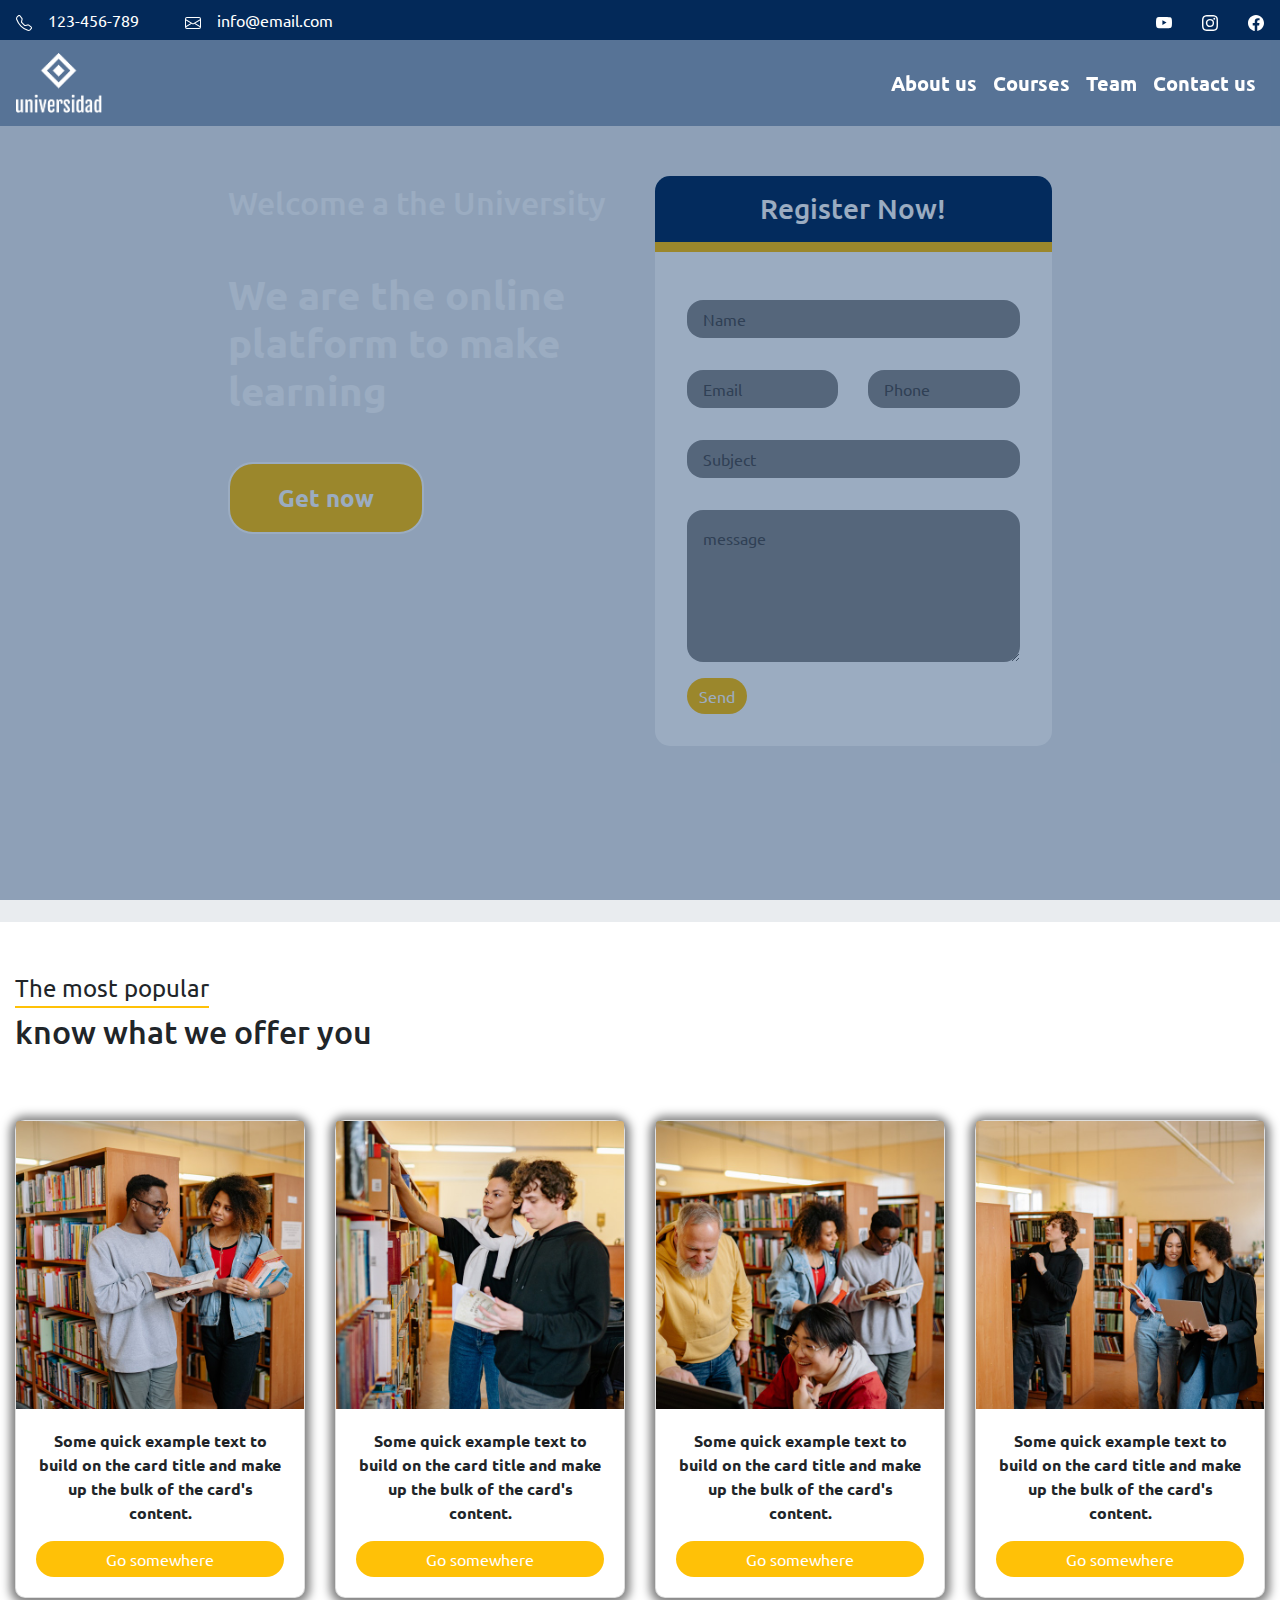
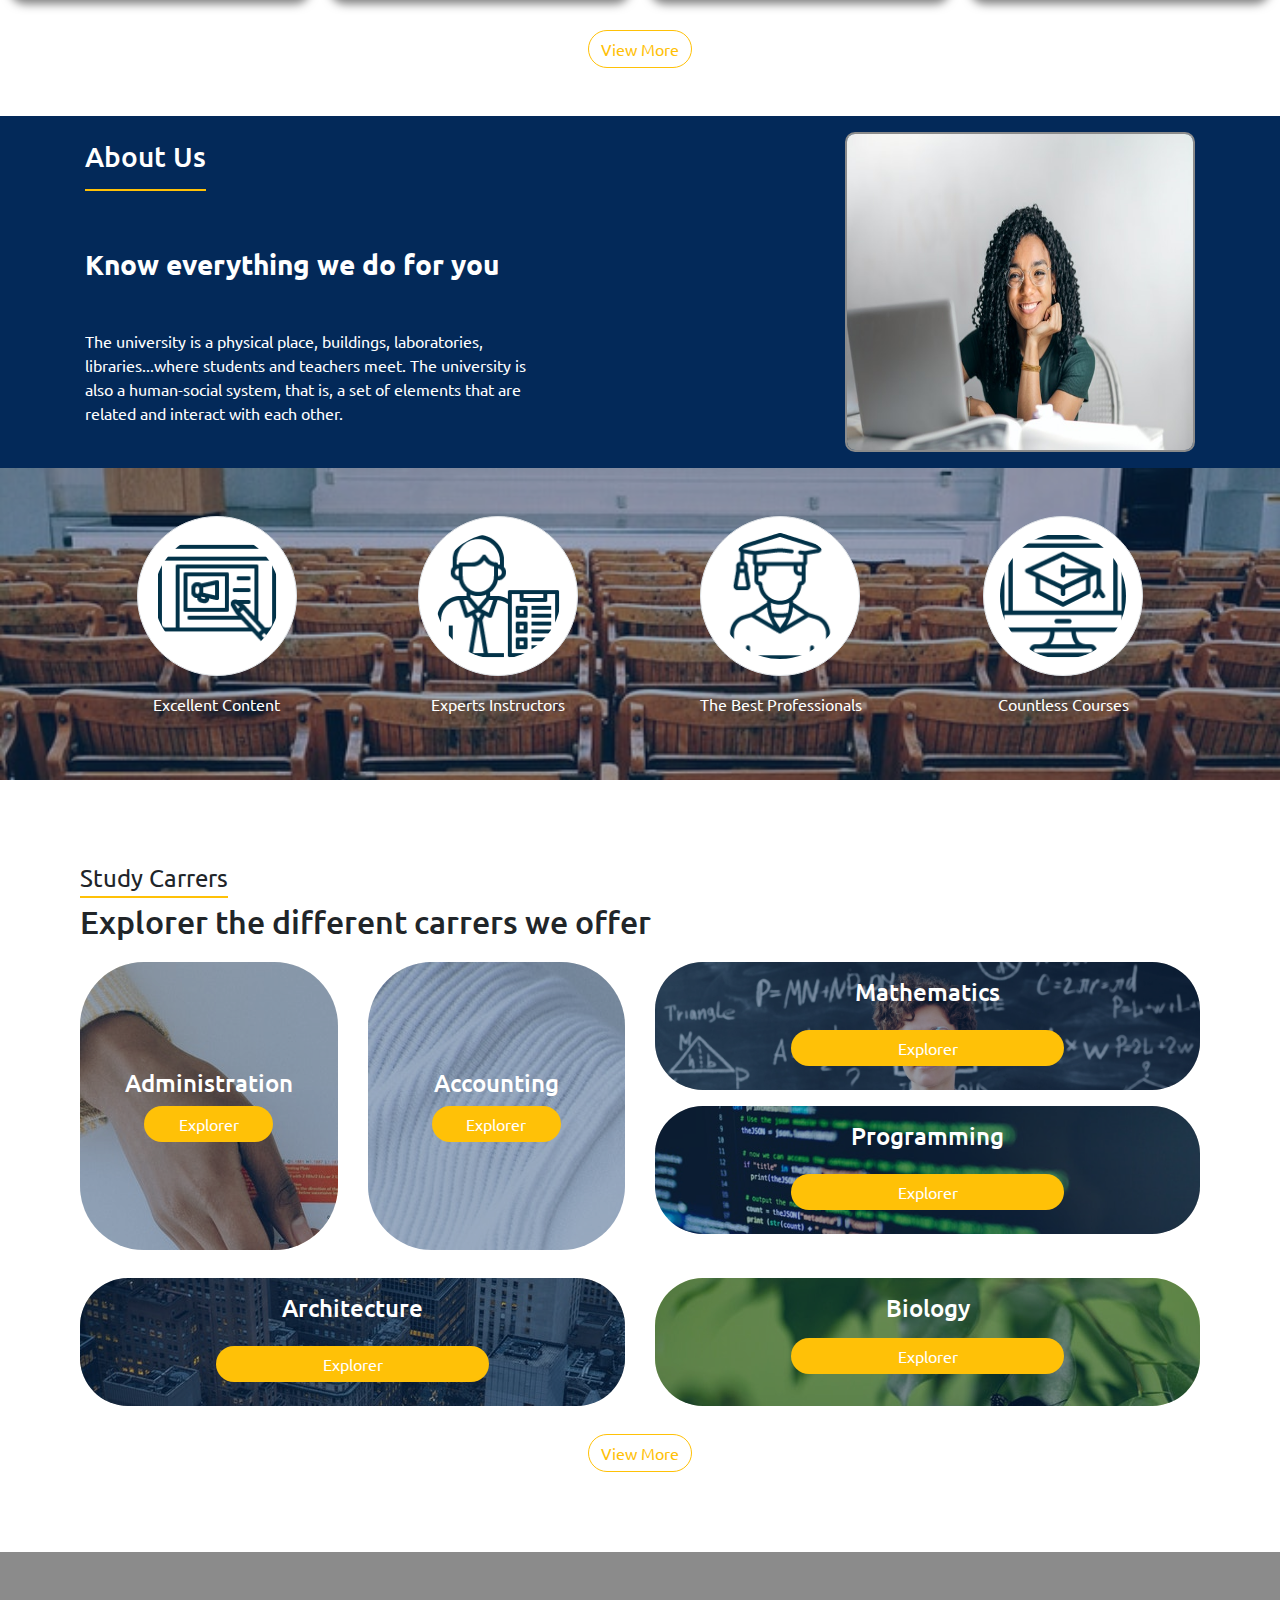
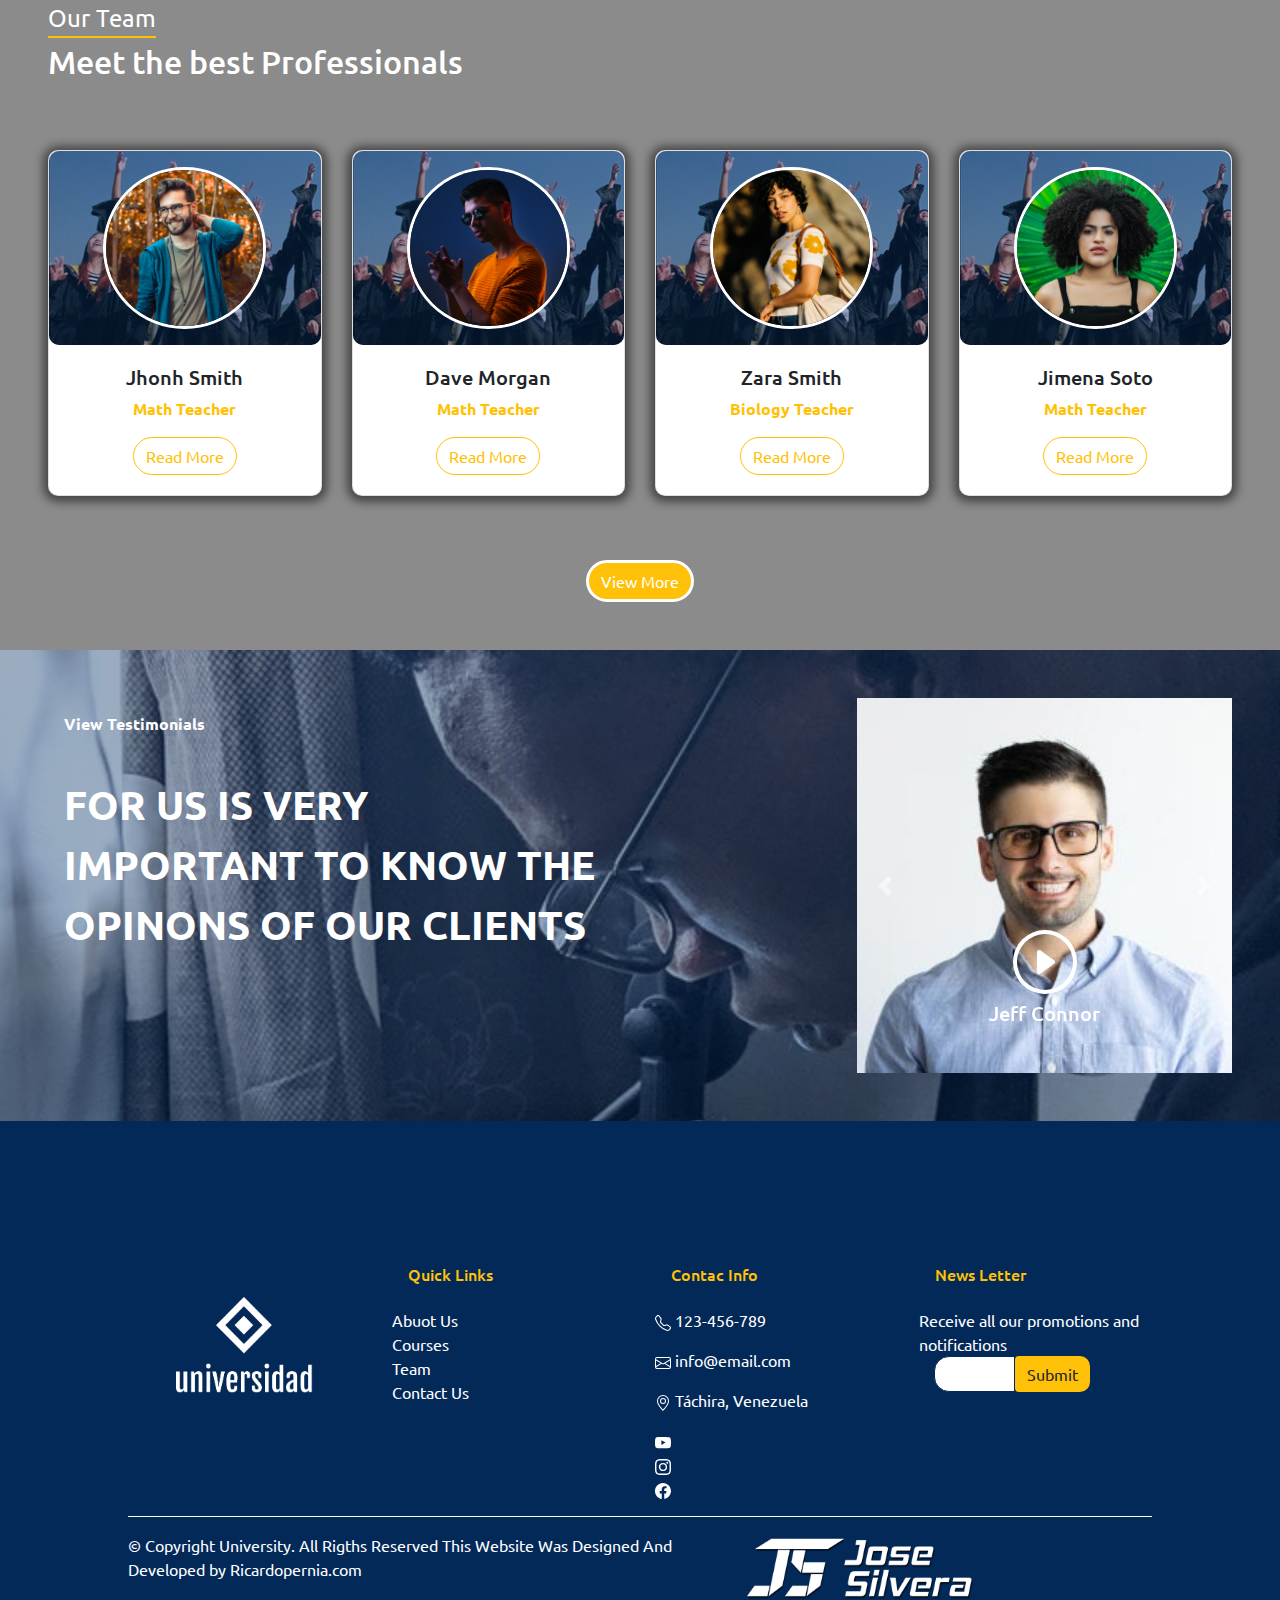
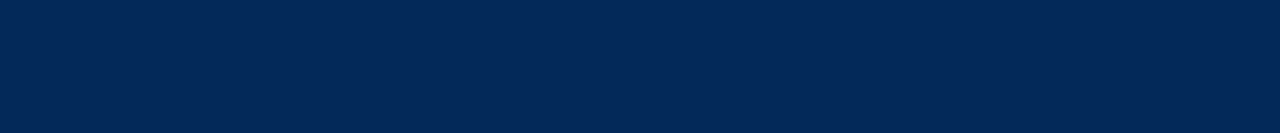
==== index2.html @ 91884bc5 "ajustes" ====
<!DOCTYPE html>
<html lang="en">
<head>
    <meta charset="UTF-8">
    <meta http-equiv="X-UA-Compatible" content="IE=edge">
    <meta name="viewport" content="width=device-width, initial-scale=1.0">
    <link rel="stylesheet" href="./styles/bootstrap/css/bootstrap.min.css">
    <link rel="stylesheet" href="./styles/styles.css">
    <link href="https://vjs.zencdn.net/7.20.2/video-js.css" rel="stylesheet" />

    <title>Document</title>
</head>

<body>
<header class="container-fluid header-fixed">
        <div class="row">
            <div class="navbar-section">
                <nav class="navbar navbar-light app-navbar-info">
                    <div class="row">
                        <div class="col">
                            <span class="app-link">

                                    <a href="https://web.whatsapp.com/">
                                        <img class="item" src="./assets/telephone.svg">
                                    
                                    </a>
                                  <span class="text-white ml-3 mr-3 ">   123-456-789</span>
                            </span>
                        </div>
                        <div class="col">
                            <span class="app-link">
                                <a href="https://mail.google.com/mail/u/0/#inbox">
                                    <img class="item" src="./assets/envelope.svg">
                                    
                                </a>
                             <span class="text-white ml-3 mr-3 ">info@email.com</span>
                            </span>
                        </div>
                        
                        </div>
                        <div class="row">
                            <div class="col">
                                <span class="app-link">
                                    <a href="https://www.youtube.com/c/JoseSilvera" target="_blank">
                                        <img class="item" src="./assets/youtube.svg">
                                    </a>
                                 
                                </span>
                            </div>
                               <a> <div class="col">
                                    <span class="app-link">
                                     <a href="https://www.instagram.com/ijosesilvera/?hl=es" target="_blank">
                                        <img class="item" src="./assets/instagram.svg">
                                     </a>   
                                     
                                    </span>
                                </div> </a>
                                <a> <div class="col">
                                    <span class="app-link">
                                     <a href="https://www.facebook.com/silveraenterprises/" target="_blank">
                                        <img class="item" src="./assets/facebook.svg">
                                     </a>  
                                     
                                    </span>
                                </div> </a>
                        </div>

                  </nav>
            </div>
        </div>
        <div class="row ">
            <nav class="navbar navbar-expand-lg navbar-main " >
                <a class="navbar-brand" href="#">
                    <img class= "app-img" src="./assets/LOGO.png" class="img-thumbnail" >
                </a>
                    
                     
                    <button class="navbar-toggler" type="button" data-toggle="collapse" data-target="#navbarSupportedContent" aria-controls="navbarSupportedContent" aria-expanded="false" aria-label="Toggle navigation">
                      <span class="navbar-toggler-icon"></span>
                    </button>
                  
                    <div class="collapse navbar-collapse" id="navbarSupportedContent">
                      <ul class="navbar-nav ">
                        <li class="nav-item active">
                          <a class="nav-link" href="#about_us">About us<span class="sr-only">(current)</span></a>
                        </li>
                        <li class="nav-item">
                          <a class="nav-link" href="#courses">Courses</a>
                        </li>
                        <li class="nav-item">
                            <a class="nav-link" href="#team">Team</a>
                          </li>
                          <li class="nav-item">
                            <a class="nav-link" href="#contact">Contact us</a>
                          </li>
                        
                        
                      </ul>
                      
                    </div>
                  </nav>
        </div>
        
    </header>
<div class="jumbotron jumbotron-fluid">

    <div class="overlay"></div>
    <video playsinline="playsinline" class="video-hero" autoplay="autoplay" muted="muted" loop="loop">
        <source src="assets/hero-video.mp4" type="video/mp4">
    </video>
    <div class="container-fluid container-hero">

        <div class="row">
            <div class="col-md-2"></div>
            <div class="col-md-4 col-sm-6 my-5 ">

                    <h2 class="text-white my-2 h2 ">Welcome a the University</h2>
                    <h1 class="text-white app-main my-5 h1">We are the online platform to make learning</h1>
                    <button class="btn btn-warning-default">Get now</button>


            </div>
            <div class="col-md-4 col-sm-6  my-5 container-form">
                <h3 class=" app-form h3 text-center text-white">Register Now!</h3>
                <form action="" class="form-main">

                    <div class="row">
                        <div class="col">
                            <input type="text" class="form-control" placeholder="Name">
                        </div>

                    </div>
                    <div class="row">
                        <div class="col">
                            <input type="text" class="form-control" placeholder="Email">
                        </div>
                        <div class="col">
                            <input type="text" class="form-control" placeholder="Phone">
                        </div>
                    </div>
                    <div class="row">
                        <div class="col">
                            <input type="text" class="form-control" placeholder="Subject">
                        </div>
                    </div>
                    <textarea class="form-control" rows="5" id="message" placeholder="message"></textarea>
                    <button class="btn btn-warning"> Send </button>
                </form>
            </div>
            <div class="col-md-2"></div>
        </div>


    </div>
</div>



<div class="container-fluid my-5">
    <div class="row mb-5">
        <div class="col-md-12">
            <li class="info-li">The most popular</li>
            <br>
            <span class="info-span"> know what we offer you </span>
        </div>
    </div>
    <div class="row">
        <div class="col-md-3"><div class="card" style="width: 100%;">
            <img src="./assets/IMAGE CURSO 1.jpg" class="card-img-top" alt="...">
            <div class="card-body">
              <p class="card-text">Some quick example text to build on the card title and make up the bulk of the card's content.</p>
              <a href="#" class="btn btn-warning">Go somewhere</a>
            </div>
          </div></div>
        <div class="col-md-3"><div class="card" style="width: 100%;">
            <img src="./assets/IMAGE CURSO 2.jpg" class="card-img-top" alt="...">
            <div class="card-body">
              <p class="card-text">Some quick example text to build on the card title and make up the bulk of the card's content.</p>
              <a href="#" class="btn btn-warning">Go somewhere</a>
            </div>
          </div></div>
        <div class="col-md-3"><div class="card" style="width: 100%;">
            <img src="./assets/IMAGE CURSO 3.jpg" class="card-img-top" alt="...">
            <div class="card-body">
              <p class="card-text">Some quick example text to build on the card title and make up the bulk of the card's content.</p>
              <a href="#" class="btn btn-warning">Go somewhere</a>
            </div>
          </div></div>
        <div class="col-md-3"><div class="card" style="width: 100%;">
            <img src="./assets/IMAGE CURSO 4.jpg" class="card-img-top" alt="...">
            <div class="card-body">
              <p class="card-text">Some quick example text to build on the card title and make up the bulk of the card's content.</p>
              <a href="#" class="btn btn-warning">Go somewhere</a>
            </div>
          </div></div>
    </div>
    <div class="container container-button">
        <button class="btn btn-outline-warning">View More</button>
    </div>
    </div>
</div>
<div class="app-medium " id="about_us">
    <div class="background-medium"> 
        <div  class="container ">
            
            <div class="row">
                <div class="col-md-5 my-3">
                    <h3 class="text-white my-2 app-about">About Us</h3>
                    
                    <h3 class="text-white app-main my-5">Know everything we do for you</h3>
                    <p class="text-white ">
                        The university is a physical place, buildings, laboratories, libraries...where students and teachers meet. The university is also a human-social system, that is, a set of elements that are related and interact with each other.
                    </p>
                    
                </div>
                <div class="col-md-3 my-3"></div>
                <div class="col-md-4 my-3" >
                    <a class=" " href="#">
                        <img class= "medium-img" src="./assets/IMAGE ABOUT US.jpg" class="img-thumbnail" >
                    </a>
                </div>
            </div>
        
    
        


    </div>
</div>  
<div class="container-fluid app-aside">

       <div class="container-about">
           <div class="app-card my-5">
               <div class="card-aside-header">
                   <img src="./assets/ICONO 1.png" class="item-img img-thumbnail">
               </div>
               <div class="card-aside-body">
                   <p class="text-white text-center">Excellent Content</p>
               </div>
           </div>


           <div class="app-card my-5">
               <div class="card-aside-header">
                   <img src="./assets/ICONO 2.png" class="item-img img-thumbnail">
               </div>
               <div class="card-aside-body">
                   <p class="text-white text-center">Experts Instructors</p>
               </div>


           </div>

           <div class="app-card my-5">
               <div class="card-aside-header ">
                   <img src="./assets/ICONO 3.png" class="item-img img-thumbnail">
               </div>
               <div class="card-aside-body">
                   <p class="text-white text-center">The Best Professionals</p>
               </div>
           </div>


           <div class="app-card my-5">
               <div class="card-aside-header">
                   <img src="./assets/ICONO 4.png" class="item-img img-thumbnail">
               </div>
               <div class="card-aside-body">
                   <p class="text-white text-center">Countless Courses</p>
               </div>
           </div>
       </div>



</div>    
<div class="container-fluid app-carrers" id="courses">
    <div class="row">
        <div class="col-md-12">
            <li class="info-li">Study Carrers</li>
            <br>
            <span class="info-span">Explorer the different carrers we offer </span>
        </div>
    </div>
    <div class="row">
        <div class="col-md-12">
            <div class="row">
                <div class="col-md-6">
                    <div class="row">
                        <div class="col-md-6">
                            <div class=" contain-carrer my-3">


                                <h4 class="text-carrer">Administration</h4>
                                <button class="btn btn-warning btn-explorer">Explorer</button>

                            </div>
                        </div>
                        <div class="col-md-6">
                            <div class=" contain-carrer-info my-3">



                                <h4 class="text-carrer">Accounting</h4>
                                <button class="btn btn-warning btn-explorer">Explorer</button>

                            </div>
                        </div>
                    </div>



                </div>



                <div class="col-md-6">

                    <div class="carrer-maths my-3">
                        <div class="contain-carrer-item">
                            <h4 class="text-white p-3">Mathematics</h4>
                            <button class="btn btn-warning btn-explorer">Explorer</button>
                        </div>

                    </div>


                    <div class="carrer-developer my-3 ">
                        <div class="contain-carrer-item">
                            <h4 class="text-white p-3">Programming</h4>
                            <button class="btn btn-warning btn-explorer">Explorer</button>
                        </div>

                    </div>




                </div>

            </div>
            <div class="row  my-2 ">

                <div class="col-md-6 my-1  ">
                    <div class="carrer-architecture">

                        <div class="contain-carrer-item">
                            <h4 class="text-white p-3">Architecture</h4>
                            <button class="btn btn-warning btn-explorer">Explorer</button>
                        </div>

                    </div>
                </div>
                <div class="col-md-6 my-1">
                    <div class="carrer-biology">
                        <div class="contain-carrer-item">
                            <h4 class="text-white my-3 ">Biology</h4>
                            <button class="btn btn-warning btn-explorer">Explorer</button>
                        </div>

                    </div>
                </div>

            </div>

        </div>




    </div>

    <div class="container container-button">
        <button class="btn btn-outline-warning">View More</button>
    </div>
    </div>
</div>
<div class="container-fluid container-team" id="team">
    <div class="row">
        <div class="col-md-12">
            <li class="info-li text-white"> Our Team</li>
            <br>
            <span class="info-span text-white"> Meet the best Professionals </span>
        </div>
    </div>
    <div class="row my-5">
        <div class="col-md-3">
            <div class="card" style="width: 100%;"> 
                <div class="background-img">
                <img class="rounded-circle" src="./assets/IMAGE TEAM 1.jpg">
                </div>
                <div class="card-body">
                    <h5 class="text-center text-black"> Jhonh Smith</h5>
                    <p class="card-text text-warning"> Math Teacher </p>
                    <a href="#" class="btn btn-outline-warning">Read More</a>
                </div>
            
           

            </div>
        </div> 
        <div class="col-md-3"><div class="card" style="width: 100%;">
            <div class="background-img">
            <img class="rounded-circle" src="./assets/IMAGE TEAM 2.jpg">
            </div>
            <div class="card-body">
                <h5 class="text-center text-black"> Dave Morgan</h5>
                <p class="card-text text-warning"> Math Teacher </p>
                <a href="#" class="btn btn-outline-warning">Read More</a>
            </div>
        
       

        </div></div>
        <div class="col-md-3"><div class="card" style="width: 100%;"> 
            <div class="background-img">
            <img class="rounded-circle" src="./assets/IMAGE TEAM 3.jpg">
            </div>
            <div class="card-body">
                <h5 class="text-center text-black"> Zara Smith</h5>
                <p class="card-text text-warning"> Biology Teacher </p>
                <a href="#" class="btn btn-outline-warning">Read More</a>
            </div>
        
       

        </div></div>
        <div class="col-md-3"><div class="card" style="width: 100%;">
            <div class="background-img">
                <img class="rounded-circle" src="./assets/IMAGE TEAM 4.jpg">
            </div> 
            
            <div class="card-body">
                <h5 class="text-center text-black"> Jimena Soto</h5>
                <p class="card-text text-warning"> Math Teacher </p>
                <a href="#" class="btn btn-outline-warning">Read More</a>
            </div>
        
       

        </div></div>
        
    </div>
    <div class="container container-button">
        <button class="btn btn-warning" style="border: 3px solid white; ">View More</button>
    </div>

</div>
<div class="container-testimonials">
    <div class="row">

        <div class="col-md-6">
            <div class="text-testimonials">
                <h6>View Testimonials</h6>
                <p>FOR US IS VERY IMPORTANT TO KNOW THE OPINONS OF OUR CLIENTS</p>

            </div>
            <div class="container-video" style="display: none;"  id="team-video">
                <video
                        id="player-item"

                        class="video-js"
                        controls
                        preload="auto"
                        width="800"
                        height="350"
                        data-setup="{}"
                        autoplay="true"
                >
                    <!-- default video -->
                    <source src="assets/hero-video.mp4" id="source" type="video/mp4" />
                    <p class="vjs-no-js">
                        To view this video please enable JavaScript, and consider upgrading to a
                        web browser that
                        <a href="https://videojs.com/html5-video-support/" target="_blank"
                        >supports HTML5 video</a
                        >
                    </p>
                </video>
            </div>
        </div>
        <div class="col-md-2"></div>
        <div class="col-md-4">
        <div id="carouselExampleControls" class="carousel slide" data-ride="carousel">

        <div class="carousel-inner">
            <div class="carousel-item active">
                
                <img src="./assets/person_1.jpg" class="d-block w-100" alt="">
                <div class="carousel-caption d-none d-md-block">
                    

                        <button class="btn " id="button_video"  value="hero-video.mp4">
                            <img class="item item-client" src="./assets/play-circle.svg">

                        </button>

                    <h5>Jeff Connor</h5>
                </div>
            </div>
            <div class="carousel-item">
                <img src="./assets/person_2.jpg" class="d-block w-100" alt="">
                <div class="carousel-caption d-none d-md-block">
                    <button class="btn " id="button_video_2"  value=review-1.mp4>
                        <img class="item item-client" src="./assets/play-circle.svg">

                    </button>

                    <h5>Amelia Smith</h5>
                   
                </div>
            </div>
            <div class="carousel-item">
                <img src="./assets/person_3.jpg" class="d-block w-100" alt="">
                <div class="carousel-caption d-none d-md-block">
                    <h5>Emily Jones</h5>
                   
                </div>
            </div>
            <div class="carousel-item">
                <img src="./assets/person_4.jpg" class="d-block w-100" alt="">
                <div class="carousel-caption d-none d-md-block">
                    <h5>Noah Miller</h5>
                   
                </div>
            </div>
            <div class="carousel-item">
                <img src="./assets/person_5.jpg" class="d-block w-100" alt="">
                <div class="carousel-caption d-none d-md-block">
                    <h5>Ava William</h5>
                   
                </div>
            </div>
        </div>
        <a class="carousel-control-prev" href="#carouselExampleControls" role="button" data-slide="prev">
            <span class="carousel-control-prev-icon" aria-hidden="true"></span>
            <span class="sr-only">Previous</span>
        </a>
        <a class="carousel-control-next" href="#carouselExampleControls" role="button" data-slide="next">
            <span class="carousel-control-next-icon" aria-hidden="true"></span>
            <span class="sr-only">Next</span>
        </a>

    </div>
        </div>
        
    </div>



</div>


<div class="container-fluid container-footer" id="contact">
    <div class="row">
        <div class="col-md-3">
            <img class="img-fluid p-5" src="./assets/LOGO.png">
        </div>
        <div class="col-md-3">
            <h6 class="text-warning p-3">Quick Links</h6>
            <a class="text-white text-center">Abuot Us</a>
            <br>
            <a class="text-white text-center">Courses</a>
            <br>
            <a class="text-white text-center">Team</a>
            <br>
            <a class="text-white text-center">Contact Us</a>
            
        </div>
        <div class="col-md-3">
            <h6 class="text-warning p-3">Contac Info </h6>
            <span class="app-link">
                <p class="text-white">
                    <a href="https://web.whatsapp.com/">
                        <img class="item" src="./assets/telephone.svg">
                    
                    </a>
                    123-456-789</p>
               </span>
               
            
               <span class="app-link">
                
                <p class="text-white">
                    <a href="https://mail.google.com/mail/u/0/#inbox">
                        <img class="item" src="./assets/envelope.svg">
                    
                    </a>
                    info@email.com</p>
               </span>
            
               <span class="app-link">
                
                     <p class="text-white">
                    <a href="https://www.google.co.ve/maps/@10.4939513,-66.8511969,18z?hl=es-419">
                        <img class="item" src="./assets/geo-alt.svg">
                    </a>   
                    Táchira, Venezuela</p>
                
               </span>
               <span class="app-link">
                <a href="https://www.youtube.com/c/JoseSilvera" target="_blank">

                    <img class="item" src="./assets/youtube.svg">
                </a>
               </span>
               <span class="app-link">
                <a href="https://www.instagram.com/ijosesilvera/?hl=es" target="_blank">
                    <img class="item" src="./assets/instagram.svg">
                 </a>  
               </span>
               <span class="app-link">
                <a href="https://www.facebook.com/silveraenterprises/" target="_blank">
                                <img class="item" src="./assets/facebook.svg">
                             </a>  
               </span>

        </div>
        <div class="col-md-3">
            <h6 class="text-warning p-3">News Letter</h6>
            <a class="text-white text-center">Receive all our promotions and notifications</a>
            <div class="col-auto">
                <div class="footer-form">
                    <input type="text" class=" input-form" id="inlineFormInputGroup" placeholder="">
                
                    <a class=" btn-form btn btn-info">Submit</a>
                </div>
                
        
                  
              
              </div>
        </div>

    </div>
    <hr>
    <div class="row">
        <div class="col-md-7">
            <p class="text-white"> © Copyright University. All Rigths Reserved This Website Was Designed And Developed by Ricardopernia.com</p>
         </div>
         <div class="col-md-3">
            <a href="https://silveraenterprises.com/"> <img class="img-fluid" src="./assets/logo Silvera Enterprises.png"></a>
             
     
         </div>
    </div>
    
</div>
<script src="https://vjs.zencdn.net/7.20.2/video.min.js"></script>

<script src="https://code.jquery.com/jquery-3.2.1.slim.min.js" integrity="sha384-KJ3o2DKtIkvYIK3UENzmM7KCkRr/rE9/Qpg6aAZGJwFDMVNA/GpGFF93hXpG5KkN" crossorigin="anonymous"></script>
<script src="https://cdnjs.cloudflare.com/ajax/libs/popper.js/1.12.9/umd/popper.min.js" integrity="sha384-ApNbgh9B+Y1QKtv3Rn7W3mgPxhU9K/ScQsAP7hUibX39j7fakFPskvXusvfa0b4Q" crossorigin="anonymous"></script>
<script src="https://maxcdn.bootstrapcdn.com/bootstrap/4.0.0/js/bootstrap.min.js" integrity="sha384-JZR6Spejh4U02d8jOt6vLEHfe/JQGiRRSQQxSfFWpi1MquVdAyjUar5+76PVCmYl" crossorigin="anonymous"></script>

<script src="index_video.js"></script>

<script>
        $('#carouselExampleControls').carousel
        ({
            interval: 2000,
    
    
        })
    </script>
</body>
</html>
---- styles/styles.css ----
@import url('https://fonts.googleapis.com/css2?family=Ubuntu&display=swap');
html{
    scroll-behavior: smooth;
}
body{
    font-family: 'Ubuntu', sans-serif;
    height: 100vh;
}

.app-header{
    padding-top:10rem;


}

.video-hero{
    object-fit: cover;
    height: 100%;
    width: 100%;

    position: absolute;
    top: 0;
    left: 0;


}

.nav-link{
    color: white;
    font-weight: 600;
    font-size: 20px;

}

.navbar-nav{
    margin-left:auto;
}
.navbar-section{
    width: 100%;
}
.navbar-main{
    box-shadow: inset 0 0 0 1000px rgb(4,47, 100, 0.4);

    width: 100%;
    background-color: transparent;
}
.header-fixed{
    position: fixed;
    top:0;
    width: 100%;
    z-index: 3;
}


.app-img{
    height: 3em;
}
.app-main{
    font-weight: bold;
}
.btn-warning-default{
    background-color: #ffc107;
    border-radius: 25px;
    border: 2px solid white;
    padding: 1rem 3rem;
    color: white;
    font-weight: bold;
    font-size: 1.5em;
}

.btn-warning{
    color: white;
    border-radius: 25px;
    border: none;
    
    


}
.form-control{
    background-color: #8b8b8b;
    border-radius: 1rem;
    border:none;
    color: #dcdcdc;
    margin: 1rem 0;
    padding: 1rem;
}
.form-control::placeholder{
    color: #4e4c4c;
}
.app-form{
    background-color: #032959;
    padding: 1rem;
    width: 100%;

    border-top-left-radius: 15px;
    border-top-right-radius: 15px;
    border-bottom: 10px solid #ffc107;
    margin: 0;
}
.form-main{
    background-color: white;
    padding: 2rem;
    width: 100%;

    border-bottom-left-radius: 15px;
    border-bottom-right-radius: 15px;
}

.app-navbar-info{
    background-color: #032959;
}
.app-link{
    display:flex;
    align-items: center;
    flex-direction: row;
    color: white;
}
.item{
    color: white;
    filter:  brightness(0) invert(1);
}
.card{
    border-radius: 10px;
    box-shadow: 0px 1px 10px 5px rgba(0, 0, 0, 0.5);
}
.card-text{
    font-weight: bold;
    text-align: center;
}
.info-li{
    display: inline-block;
    font-size: 1.5rem;
    border-bottom:2px solid #ffc107;
   
}
.info-span{
 font-size: 2rem;
 font-weight: 500;  
 
}
.btn-outline-warning{
    border-radius: 25px;
    margin-left:auto;
    margin-right: auto;
    
}
.container-button{
    display: flex;
    justify-content: center;
    margin-top: 1rem;

}
.background-medium{

    background-color: #032959;
    
}
.medium-img{
    border-radius: 10px;
    border: 2px solid #8b8b8b;
    height: 20rem;
    width: 100%;
}
.app-about{
    display: inline-block;
    border-bottom:2px solid #ffc107;
   padding-bottom: 1rem;
}
.app-card{

    height: 80%;




}
.item-img{
    width: 10rem;
    border-radius: 10rem;
    padding: 1rem;
}
.app-aside{
    background-image: url("../assets/BACKGROUND\ BENEFITS.jpg");
    background-size: cover;
    margin: 0;
    box-shadow: inset 0 0 0 1000px rgb(4,47, 100, 0.4);

}
.card{
    margin-top:1rem;
    margin-bottom: 1rem;
}
.background-overlay-aside{
    background-color: rgb(4,47, 100, 0.4);
    height: 100%;


}
.card-aside-body > p {
    margin-top:1rem;

}
.contain-carrer{
    background-image: url("../assets/IMAGE\ \ CATEGORY\ ADMINISTRATION.jpg");
    height: 18rem;
    border-radius: 4rem;

    box-shadow: inset 0 0 0 1000px rgb(4,47, 100, 0.4);
    display: flex;
    flex-direction: column;
    align-items: center;
    justify-content: center;


}
.contain-carrer-info{
    background-image: url("../assets/IMAGE\ \ CATEGORY\ ACCOUNTING.jpg");
    height: 18rem;
    border-radius: 4rem;
    box-shadow: inset 0 0 0 1000px rgb(4,47, 100, 0.4);
    display: flex;
    flex-direction: column;
    align-items: center;

    justify-content: center;

}
.app-carrers{
    padding: 5rem;
    background-color: white;
}

.text-carrer{

    text-align: center;
 
    color: white;
    font-size: 1.5rem;
}
.carrer-maths{
    background-image: url("../assets/IMAGE\ \ CATEGORY\ MATHEMATICS.jpg");
    height: 8rem;
    background-size: cover;
    border-radius: 3rem;
    box-shadow: inset 0 0 0 1000px rgb(4,47, 100, 0.4);
   
}
.carrer-developer{
    background-image: url("../assets/IMAGE\ \ CATEGORY\ PROGRAMMING.jpg");
    height: 8rem;
    background-size: cover;
    border-radius: 3rem;
    box-shadow: inset 0 0 0 1000px rgb(4,47, 100, 0.4);
   
}
.carrer-architecture{
    background-image: url("../assets/IMAGE\ \ CATEGORY\ ARCHITECTURE.jpg");
    height: 8rem;
    border-radius: 3rem;
    box-shadow: inset 0 0 0 1000px rgb(4,47, 100, 0.4);

}
.carrer-biology{
    background-image: url("../assets/IMAGE\ \ CATEGORY\ BIOLOGY.jpg");
    height: 8rem;
    width: 100%;
    border-radius: 3rem;
    ;
    box-shadow: inset 0 0 0 1000px rgb(4,47, 100, 0.4);

}

.background-img{
    background-image: url("../assets/IMAGE\ BACKGROUND\ CARD\ TEAM\ \ \(3\).jpg");
    background-size: cover;
    box-shadow: inset 0 0 0 1000px rgb(4,47, 100, 0.4);
    border-radius: 10px;

}
.container-team{
    padding: 3rem;
    background-color: #8b8b8b;
}
.navbar-toggler{
  
}
.rounded-circle{
    border: 3px solid white;
    text-align: center;
    width: 60%;
    margin-left: 20%;
  
    margin-top: 1rem;
    margin-bottom: 1rem;
}
.container-footer{
    background-color: #032959;
    padding: 8rem;
}
.input-form{
background-color: white;
display: inline-block;
border-top-left-radius: 15px;
border-bottom-left-radius: 15px;
width: 40%;
padding: 0.3rem;
border: 1px solid #032959;
}
.input-form:focus{
    outline-color: #ffc107;
}
.btn-form{
    background-color: #ffc107;
    border-top-right-radius: 10px;
    border-bottom-right-radius: 10px;
    border: none;
    transition: color 200ms linear;
    color: white;
}
.btn-form:hover{
    color: black;
    background-color: #ffc107;
}
.footer-form{
    display:flex;
    flex-direction: row;
}
hr{
    height: 1px;
    background-color: white;
    border: none;

}
.container-testimonials{
    background-image: url("../assets/IMAGE\ TESTIMONIALS.jpg");
    background-size: cover;
    padding: 3rem;
    box-shadow: inset 0 0 0 1000px rgb(4,47, 100, 0.4);
}
.text-testimonials > h6{
    color: white;
    padding: 1rem;
    font-weight: bold;
}
.text-testimonials > p{
    color: white;
    padding: 1rem;
    font-size: 2.5rem;
    font-weight: bold;
}
.app-video{
    border-radius: 2rem;
}
.item-client{
    height: 4rem;
}
.btn-explorer{
    width: 50%;
}
.card-body{
    display: flex;
    flex-direction: column;
    justify-content: center;
    
}



/*maria */
.container-hero {
   margin:4rem 0;

}



.overlay {
    position: absolute;
    top: 0;
    left: 0;
    height: 100%;
    width: 100%;
    background-color: rgb(4,47, 100, 0.4);;
    z-index: 1;
}
.items-hero{
    display: inline-flex;
    flex-direction: column;
    justify-content: center;
    align-items: center;
}
.container-about{
    display: flex;
    flex-flow: row wrap;


    justify-content: space-evenly;




}


.contain-carrer-item{
    display: flex;
    flex-direction: column;
    align-items: center;

}
.container-video{
    position : absolute;
    z-index: 1;


}
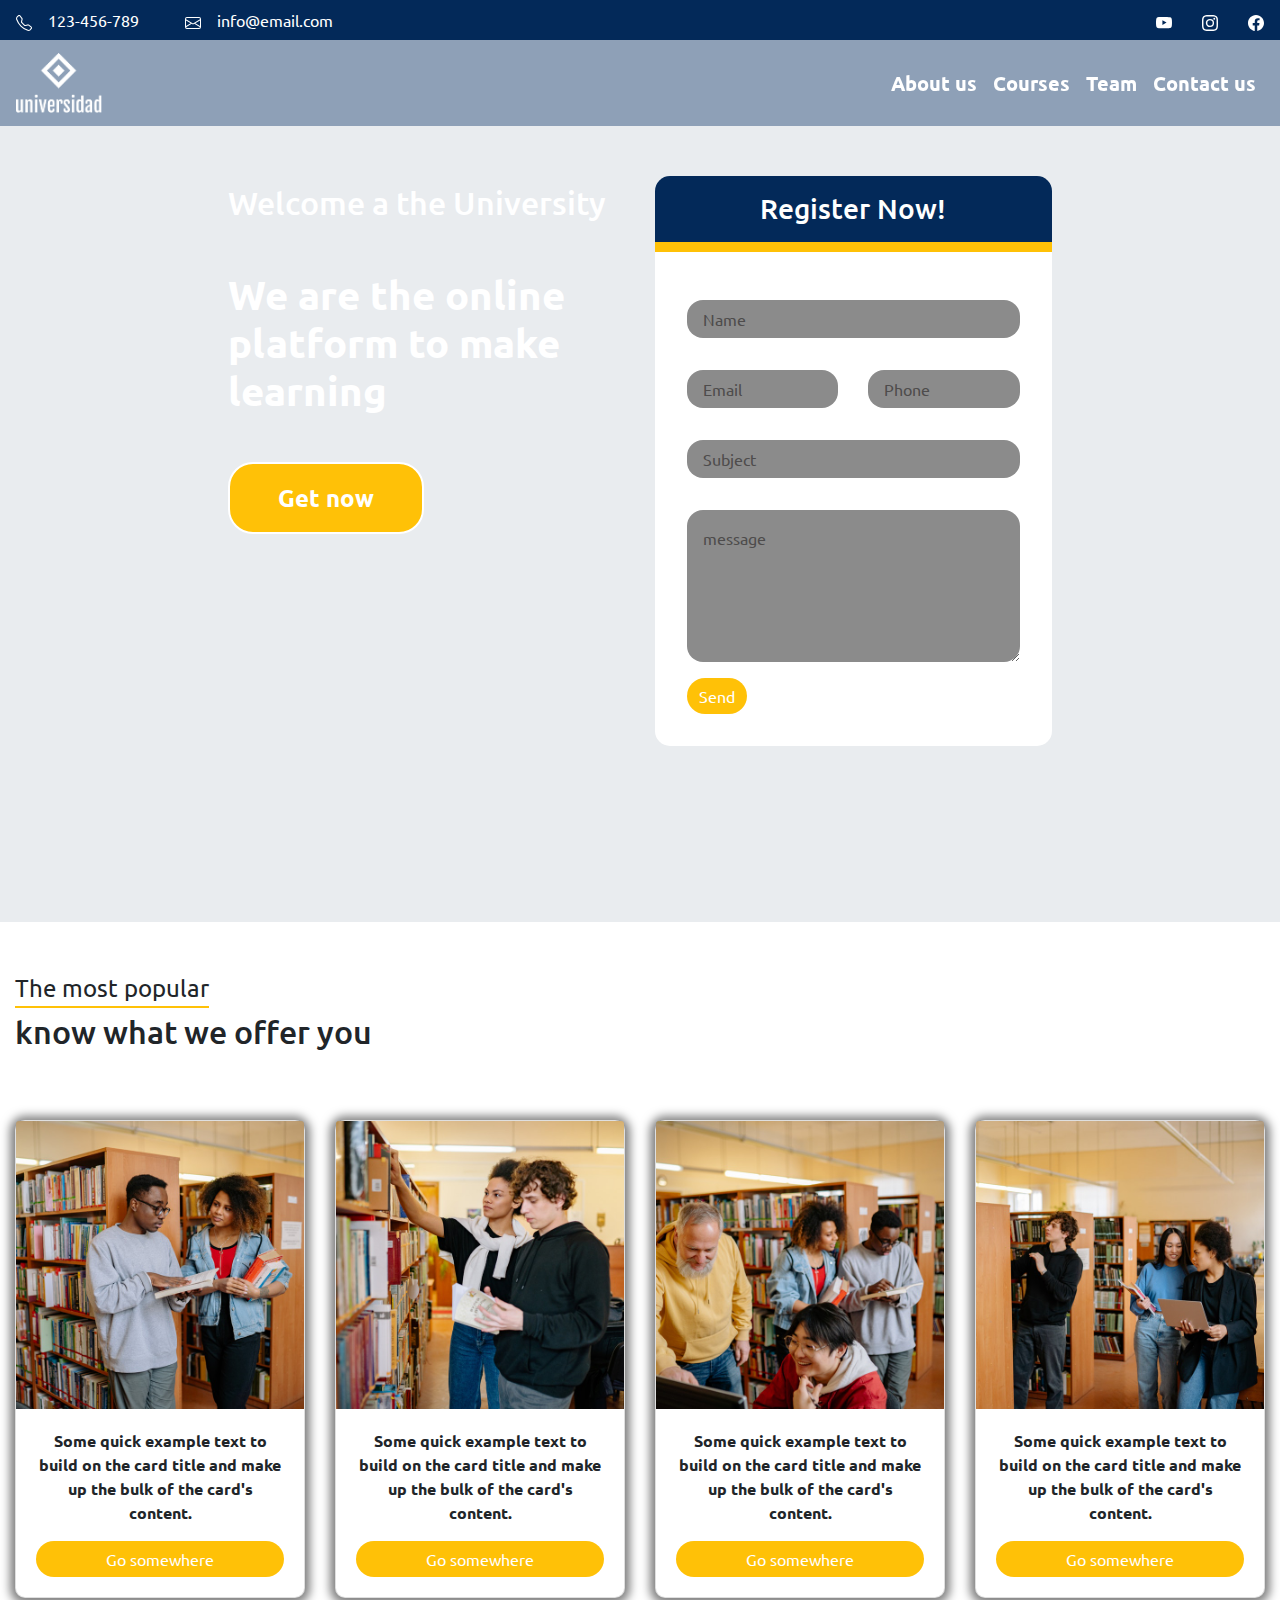
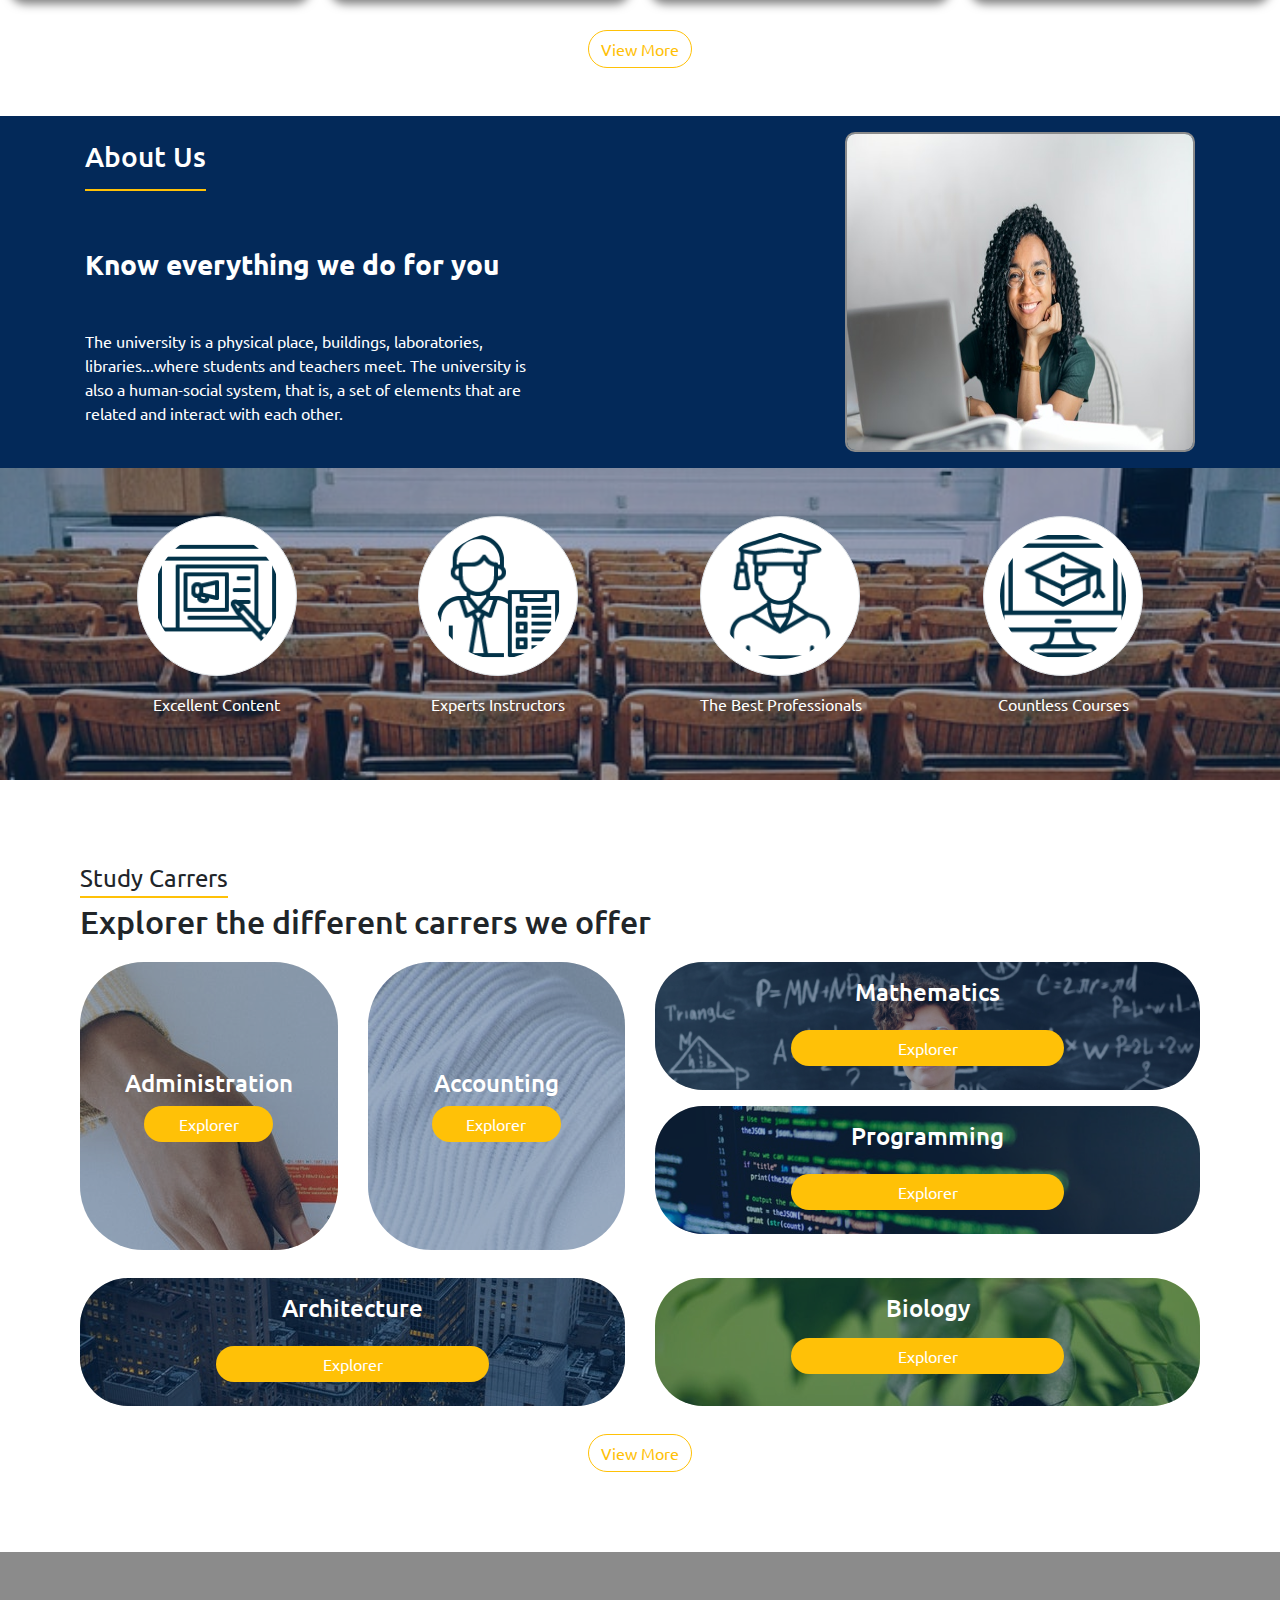
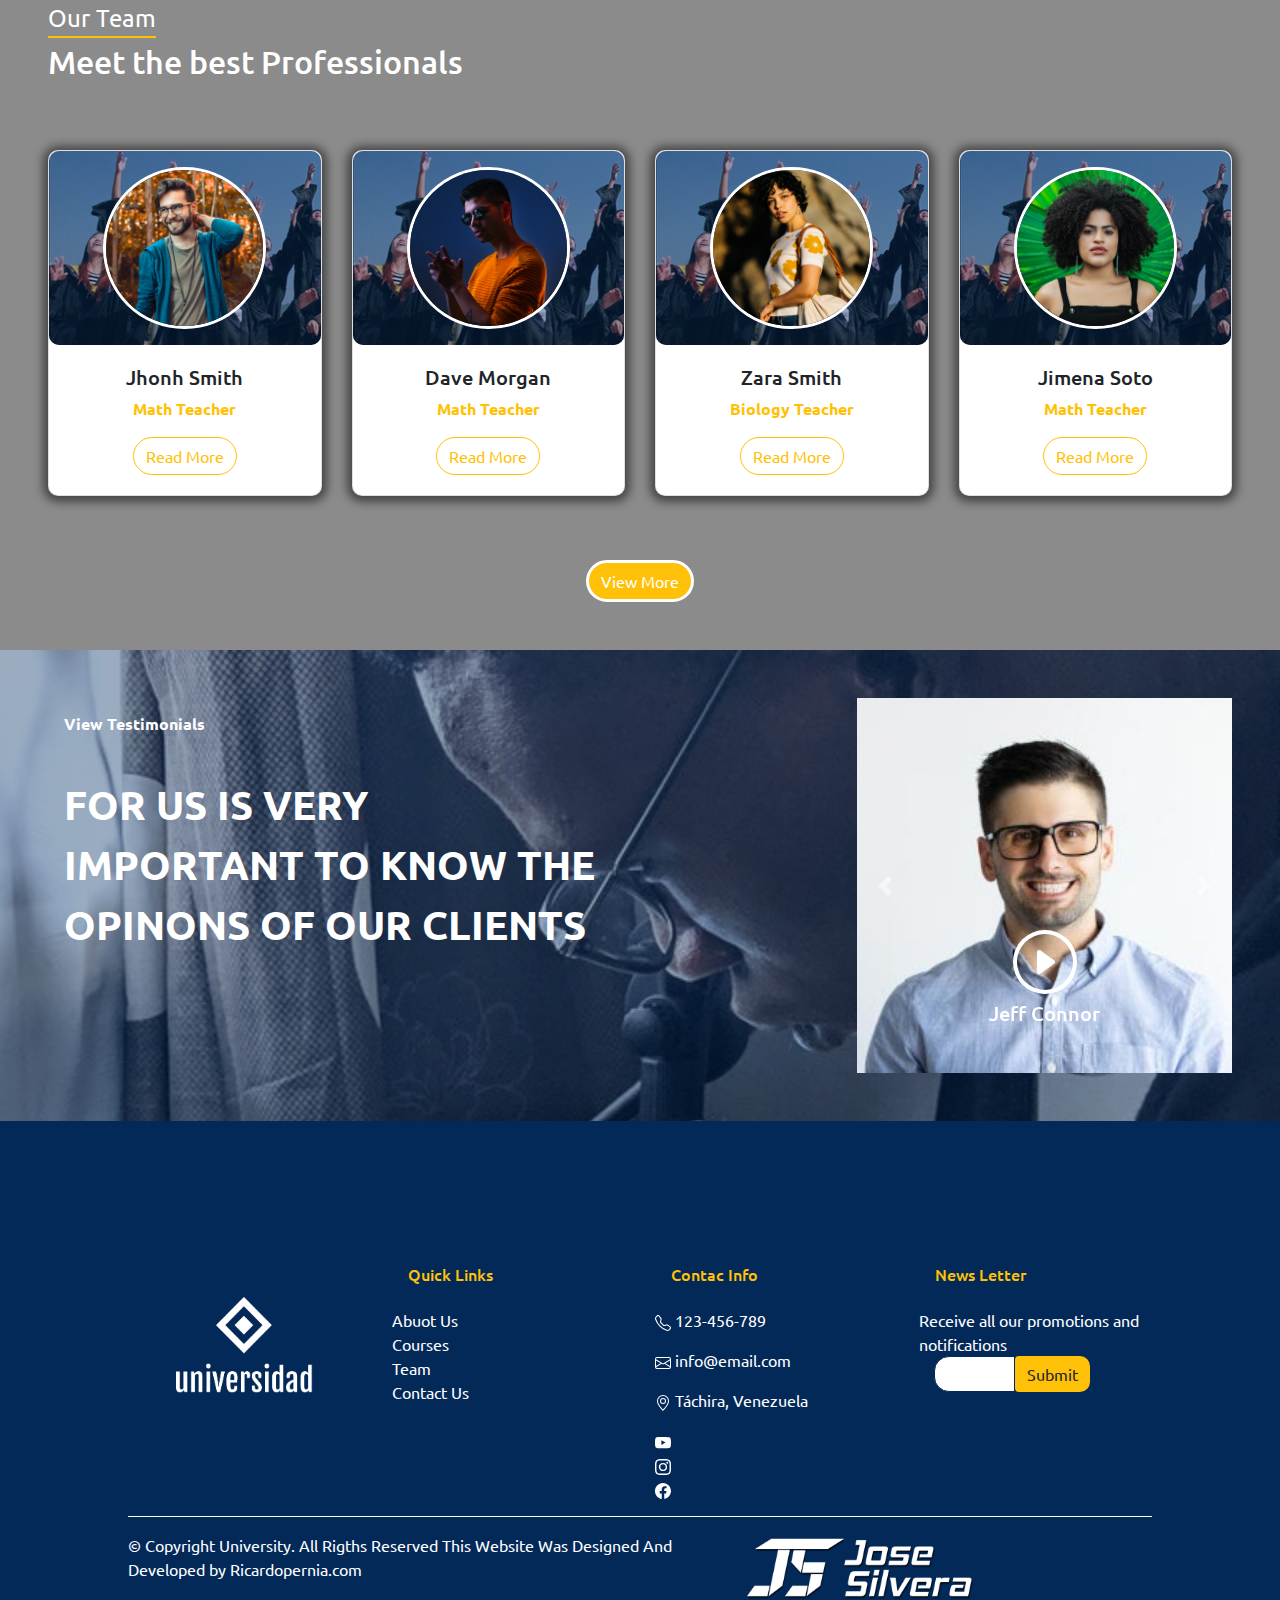
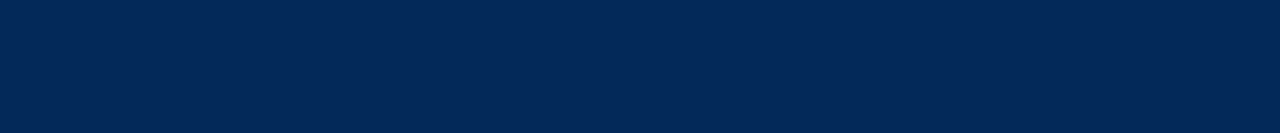
==== commit f32abc0f: "correcciones" ====
--- a/index2.html
+++ b/index2.html
@@ -73,12 +73,15 @@
                 <a class="navbar-brand" href="#">
                     <img class= "app-img" src="./assets/LOGO.png" class="img-thumbnail" >
                 </a>
-                    
+
+
                      
                     <button class="navbar-toggler" type="button" data-toggle="collapse" data-target="#navbarSupportedContent" aria-controls="navbarSupportedContent" aria-expanded="false" aria-label="Toggle navigation">
-                      <span class="navbar-toggler-icon"></span>
+                        <svg xmlns="http://www.w3.org/2000/svg" width="50" height="50" fill="currentColor" class="bi bi-list" viewBox="0 0 16 16">
+                            <path fill-rule="evenodd" d="M2.5 12a.5.5 0 0 1 .5-.5h10a.5.5 0 0 1 0 1H3a.5.5 0 0 1-.5-.5zm0-4a.5.5 0 0 1 .5-.5h10a.5.5 0 0 1 0 1H3a.5.5 0 0 1-.5-.5zm0-4a.5.5 0 0 1 .5-.5h10a.5.5 0 0 1 0 1H3a.5.5 0 0 1-.5-.5z"/>
+                        </svg>
                     </button>
-                  
+
                     <div class="collapse navbar-collapse" id="navbarSupportedContent">
                       <ul class="navbar-nav ">
                         <li class="nav-item active">
@@ -104,13 +107,12 @@
     </header>
 <div class="jumbotron jumbotron-fluid">
 
-    <div class="overlay"></div>
     <video playsinline="playsinline" class="video-hero" autoplay="autoplay" muted="muted" loop="loop">
         <source src="assets/hero-video.mp4" type="video/mp4">
     </video>
     <div class="container-fluid container-hero">
 
-        <div class="row">
+        <div class="row content-hero">
             <div class="col-md-2"></div>
             <div class="col-md-4 col-sm-6 my-5 ">
 
@@ -122,7 +124,7 @@
             </div>
             <div class="col-md-4 col-sm-6  my-5 container-form">
                 <h3 class=" app-form h3 text-center text-white">Register Now!</h3>
-                <form action="" class="form-main">
+                <form action="" class="form-main" >
 
                     <div class="row">
                         <div class="col">
@@ -453,31 +455,32 @@
             <div class="text-testimonials">
                 <h6>View Testimonials</h6>
                 <p>FOR US IS VERY IMPORTANT TO KNOW THE OPINONS OF OUR CLIENTS</p>
-
-            </div>
-            <div class="container-video" style="display: none;"  id="team-video">
-                <video
-                        id="player-item"
-
-                        class="video-js"
-                        controls
-                        preload="auto"
-                        width="800"
-                        height="350"
-                        data-setup="{}"
-                        autoplay="true"
-                >
-                    <!-- default video -->
-                    <source src="assets/hero-video.mp4" id="source" type="video/mp4" />
-                    <p class="vjs-no-js">
-                        To view this video please enable JavaScript, and consider upgrading to a
-                        web browser that
-                        <a href="https://videojs.com/html5-video-support/" target="_blank"
-                        >supports HTML5 video</a
-                        >
-                    </p>
-                </video>
-            </div>
+                <div class="container-video" style="display: none;"  id="team-video">
+                    <video
+                            id="player-item"
+
+                            class="video-js"
+                            controls
+                            preload="auto"
+                            width="800"
+                            height="350"
+                            data-setup="{}"
+                            autoplay="true"
+                    >
+                        <!-- default video -->
+                        <source src="assets/hero-video.mp4" id="source" type="video/mp4" />
+                        <p class="vjs-no-js">
+                            To view this video please enable JavaScript, and consider upgrading to a
+                            web browser that
+                            <a href="https://videojs.com/html5-video-support/" target="_blank"
+                            >supports HTML5 video</a
+                            >
+                        </p>
+                    </video>
+                </div>
+
+            </div>
+
         </div>
         <div class="col-md-2"></div>
         <div class="col-md-4">
@@ -558,13 +561,13 @@
         </div>
         <div class="col-md-3">
             <h6 class="text-warning p-3">Quick Links</h6>
-            <a class="text-white text-center">Abuot Us</a>
+            <a class="text-white text-center" href="#about_us">Abuot Us</a>
             <br>
-            <a class="text-white text-center">Courses</a>
+            <a class="text-white text-center" href="#courses">Courses</a>
             <br>
-            <a class="text-white text-center">Team</a>
+            <a class="text-white text-center" href="#team">Team</a>
             <br>
-            <a class="text-white text-center">Contact Us</a>
+            <a class="text-white text-center" href="#contact">Contact Us</a>
             
         </div>
         <div class="col-md-3">
--- a/styles/styles.css
+++ b/styles/styles.css
@@ -18,9 +18,34 @@
     height: 100%;
     width: 100%;
 
+
     position: absolute;
     top: 0;
     left: 0;
+    filter: brightness(.4);
+
+
+
+}
+
+
+@media (max-width: 600px){
+    .video-hero{
+        display: none;
+    }
+    .overlay{
+        display: none;
+    }
+
+    .jumbotron{
+        background-image: url("../assets/IMAGEN HERO.jpg");
+        background-size: cover;
+        box-shadow: inset 0 0 0 1000px rgb(4,47, 100, 0.4) !important;
+
+
+
+
+    }
 
 
 }
@@ -120,6 +145,8 @@
     color: white;
     filter:  brightness(0) invert(1);
 }
+
+
 .card{
     border-radius: 10px;
     box-shadow: 0px 1px 10px 5px rgba(0, 0, 0, 0.5);
@@ -381,7 +408,7 @@
     left: 0;
     height: 100%;
     width: 100%;
-    background-color: rgb(4,47, 100, 0.4);;
+    background-color: rgb(4,47, 100, 0.4);
     z-index: 1;
 }
 .items-hero{
@@ -414,5 +441,7 @@
     z-index: 1;
 
 
-}
-
+
+}
+
+
